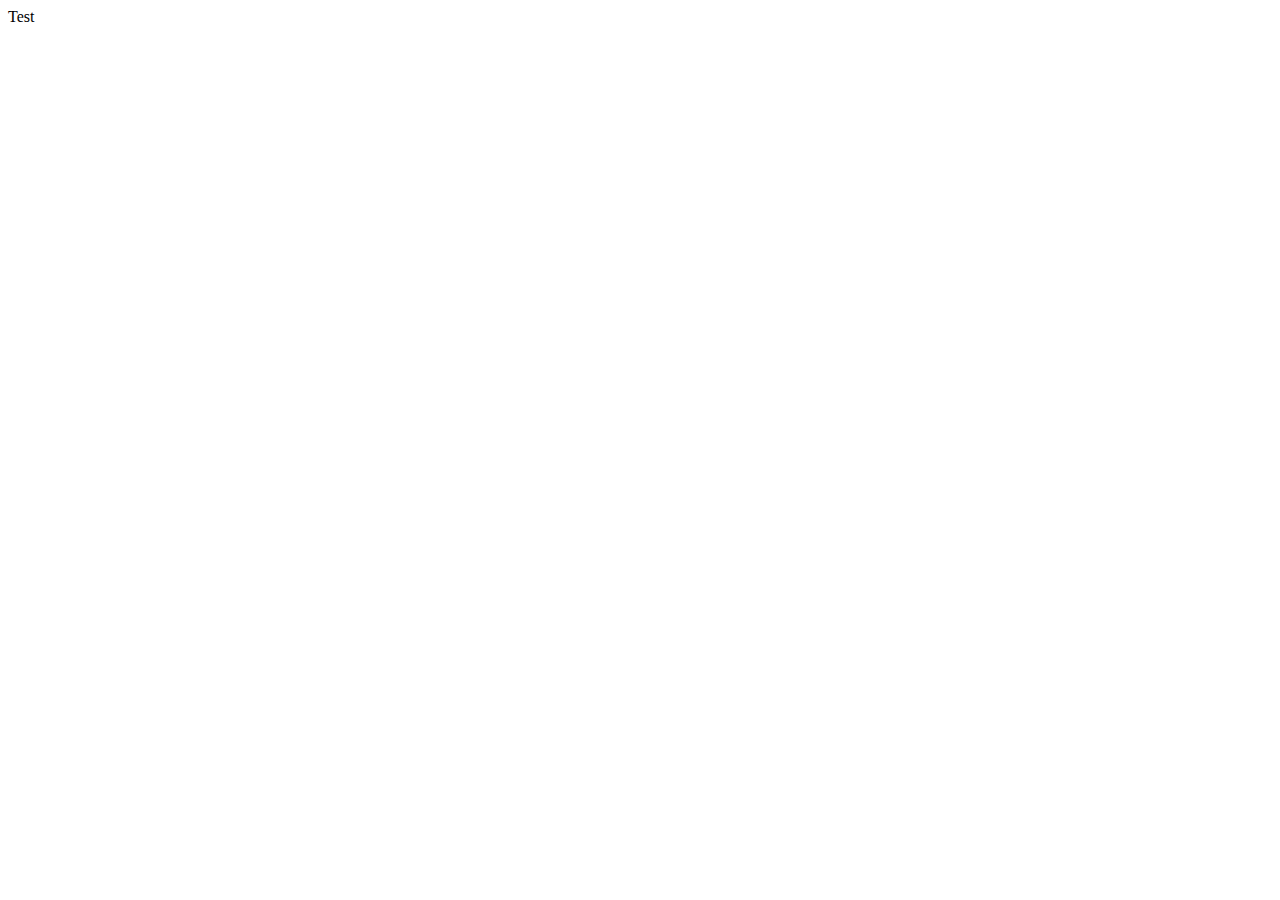
==== index.html @ 95afdf0a "Created home page" ====
<!DOCTYPE html>
<html lang="en">
<head>
    <meta charset="UTF-8">
    <meta name="viewport" content="width=device-width, initial-scale=1.0">
    <title>Document</title>
</head>
<body>
    <div>Test</div>
</body>
</html>
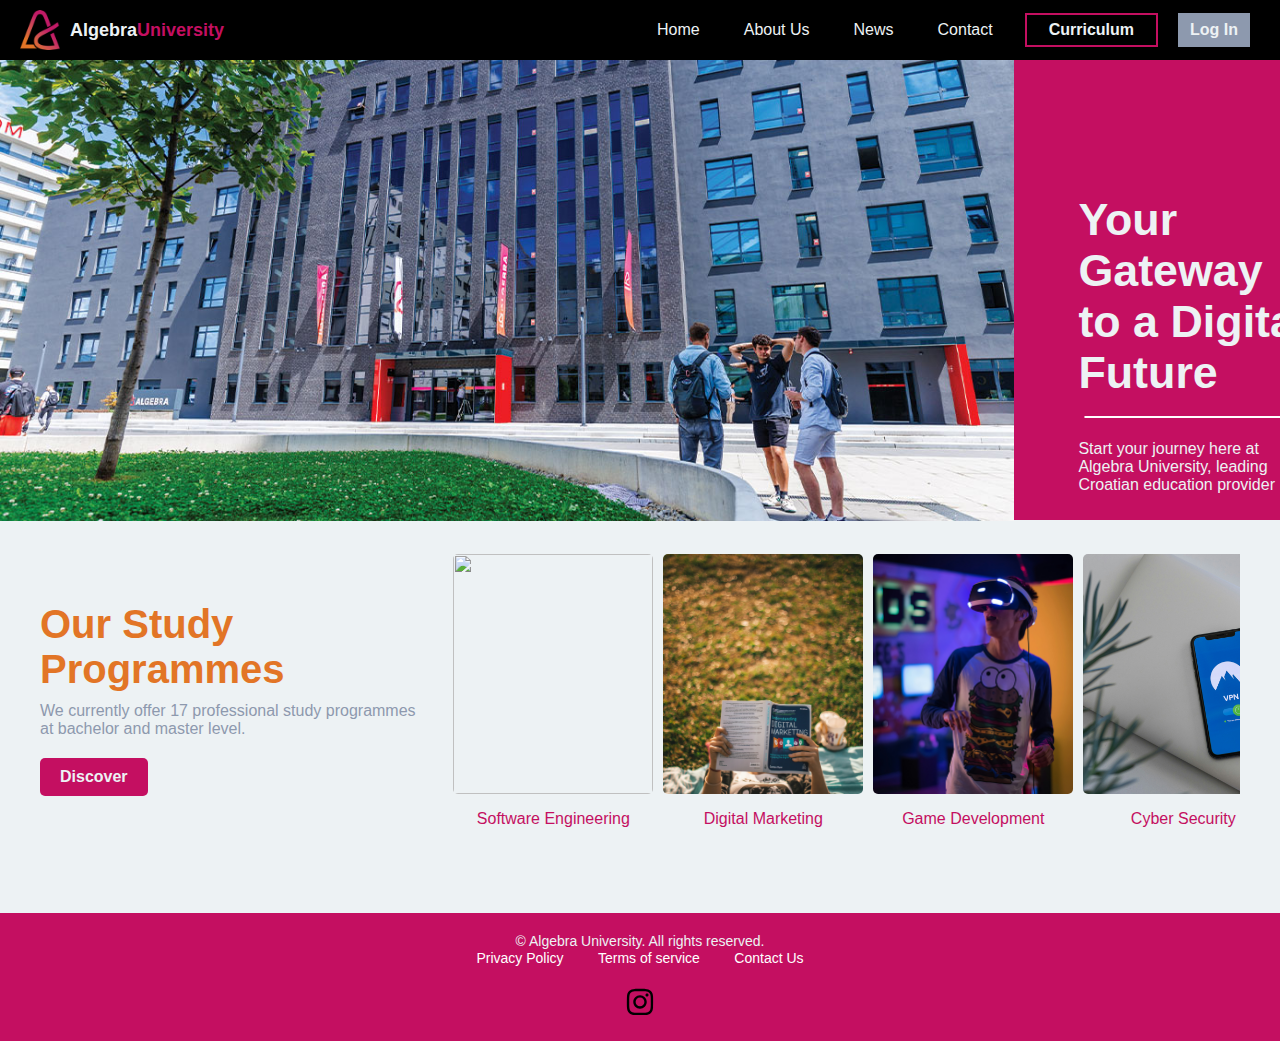
==== commit 89832cdf: "update" ====
--- a/index.html
+++ b/index.html
@@ -1,11 +1,118 @@
 <!DOCTYPE html>
 <html lang="en">
-<head>
-    <meta charset="UTF-8">
-    <meta name="viewport" content="width=device-width, initial-scale=1.0">
+  <head>
+    <meta charset="UTF-8" />
+    <meta name="viewport" content="width=device-width, initial-scale=1.0" />
     <title>Document</title>
-</head>
-<body>
-    <div>Test</div>
-</body>
-</html>+    <link rel="stylesheet" href="style/style.css" />
+    <link rel="preconnect" href="https://fonts.googleapis.com" />
+    <link rel="preconnect" href="https://fonts.gstatic.com" crossorigin />
+
+    <link
+      href="https://fonts.googleapis.com/css2?family=Montserrat:ital,wght@0,100..900;1,100..900&family=Rubik:ital,wght@0,300..900;1,300..900&display=swap"
+      rel="stylesheet"
+    />
+  </head>
+  <body>
+    <div class="container">
+      <div class="navbar">
+        <div class="navbar-logo">
+          <img src="assets/img/Algebra-logo.png" />
+          <p>Algebra</p>
+          <p id="logo-name">University</p>
+          <div>
+            <button id="menu-toggle" aria-label="Toggle menu">☰</button>
+          </div>
+        </div>
+        <ul class="navbar-info">
+          <li id="navbar-content"><a href="">Home</a></li>
+          <li id="navbar-content"><a href="">About Us</a></li>
+          <li id="navbar-content"><a href="">News</a></li>
+          <li id="navbar-content"><a href="">Contact</a></li>
+          <li id="curriculum">
+            <a href="">Curriculum</a>
+          </li>
+          <li id="login"><a href="">Log In</a></li>
+        </ul>
+      </div>
+      <div class="container-header">
+        <div class="header-img">
+          <img src="assets/img/algebra2.jpg" />
+        </div>
+        <div class="header-details">
+          <p id="details-text-1">Your Gateway to a Digital Future</p>
+          <hr />
+          <p id="details-text-2">
+            Start your journey here at Algebra University, leading Croatian
+            education provider
+          </p>
+        </div>
+      </div>
+      <div class="slider">
+        <div class="slider-content">
+          <div class="text-section">
+            <h1>Our Study Programmes</h1>
+            <p>
+              We currently offer 17 professional study programmes at bachelor
+              and master level.
+            </p>
+            <a href="#" class="slider-button">Discover</a>
+          </div>
+          <div class="courses">
+            <div class="course">
+              <img src="assets/img/softwareEngineering.jpg" />
+              <p>Software Engineering</p>
+            </div>
+            <div class="course">
+              <img src="assets/img/digitalMarketing.jpg" />
+              <p>Digital Marketing</p>
+            </div>
+            <div class="course">
+              <img src="assets/img/gameDevelopment.jpg" />
+              <p>Game Development</p>
+            </div>
+            <div class="course">
+              <img src="assets/img/cyberSecurity.jpg" />
+              <p>Cyber Security</p>
+            </div>
+            <div class="course">
+              <img src="assets/img/multimediaProduction.jpg" />
+              <p>Multimedia Production</p>
+            </div>
+            <div class="course">
+              <img src="assets/img/3DDesign.jpg" />
+              <p>3D Design</p>
+            </div>
+            <div class="course">
+              <img src="assets/img/artificialIntelligence.jpg" />
+              <p>Data Science and Artificial Intelligence</p>
+            </div>
+          </div>
+        </div>
+      </div>
+    </div>
+    <footer class="footer">
+      <div class="footer-content">
+        <p>&copy; Algebra University. All rights reserved.</p>
+        <div class="footer-links">
+          <a href="">Privacy Policy</a>
+          <a href="">Terms of service</a>
+          <a href="">Contact Us</a>
+        </div>
+        <div class="social-links">
+          <a
+            href="https://www.instagram.com/algebra_university/"
+            target="_blank"
+          >
+            <img
+              src="assets/img/instagram_logo.svg"
+              alt="Instagram Logo"
+              class="social-icon"
+            />
+          </a>
+        </div>
+      </div>
+    </footer>
+    <script src="scripts/navbar.js"></script>
+  </body>
+</html>
--- a/style/style.css
+++ b/style/style.css
@@ -0,0 +1,171 @@
+@import url("variables.css");
+@import url("navbar.css");
+@import url("footer.css");
+
+body {
+  margin: 0;
+  /* padding: 10px; */
+  font-family: "Montserrat", "Rubik", sans-serif;
+  background-color: var(--light-gray);
+}
+
+.container {
+  width: 100%;
+}
+
+.container-header {
+  display: flex;
+  flex-direction: row;
+}
+
+.header-img img {
+  background-color: var(--muted-blue);
+  width: 63.4em; /* Lățimea div-ului */
+  height: auto;
+  box-sizing: border-box;
+}
+
+.header-details {
+  display: flex;
+  flex-direction: column;
+  background-color: var(--light-pink);
+  /* flex-grow: 1;  */
+  /* text-align: center; */
+  height: 460px; /* Înălțimea div-ului */
+  box-sizing: border-box;
+  padding-left: 4em;
+  padding-right: 2em;
+}
+
+#details-text-1 {
+  display: flex;
+  margin-top: 3em;
+  margin-bottom: 12px;
+  color: var(--light-gray);
+  font-weight: 600;
+  font-size: 2.8em;
+}
+
+.header-details hr {
+  display: flex;
+  justify-content: flex-start;
+  width: 14em;
+  margin: 6px 6px;
+  border: 1px solid #ffffff;
+  border-radius: 2px;
+}
+
+#details-text-2 {
+  display: flex;
+  color: var(--light-gray);
+  font-weight: 400;
+  font-size: 16px;
+}
+
+body {
+  margin: 0;
+  font-family: Arial, sans-serif;
+  overflow-x: hidden;
+}
+
+.slider {
+  display: flex;
+  justify-content: center;
+  align-items: center;
+  padding: 20px;
+  background-color: var(--light-gray);
+}
+
+.slider-content {
+  display: grid;
+  grid-template-columns: 1fr 2fr;
+  gap: 20px;
+  max-width: 1200px;
+  width: 100%;
+}
+
+.text-section {
+  display: flex;
+  flex-direction: column;
+  justify-content: center;
+  align-items: flex-start;
+}
+
+.text-section h1 {
+  color: var(--orange);
+  font-size: 2.5rem;
+  margin: 0;
+}
+
+.text-section p {
+  color: var(--muted-blue);
+  margin: 10px 0 20px;
+}
+
+.text-section .slider-button {
+  color: var(--light-gray);
+  background-color: var(--light-pink);
+  padding: 10px 20px;
+  text-decoration: none;
+  font-weight: bold;
+  border-radius: 5px;
+}
+
+.courses {
+  min-height: 120px;
+  display: flex;
+  overflow-x: auto;
+}
+
+.courses::-webkit-scrollbar {
+  width: 0;
+}
+
+.course {
+  display: flex;
+  flex-direction: column;
+  align-items: center;
+  justify-content: center;
+  margin-right: 10px;
+  text-align: center;
+}
+
+.course p {
+  color: var(--light-pink);
+}
+
+.course img {
+  width: 200px;
+  height: 240px;
+  object-fit: cover;
+  border-radius: 5px;
+}
+
+.course-title {
+  margin-top: 10px;
+  font-size: 14px;
+  font-weight: bold;
+  color: var(--muted-blue);
+}
+
+@media screen and (max-width: 768px) {
+  .container-header {
+    display: flex;
+    flex-direction: column;
+  }
+  .header-img img {
+    width: 100%;
+    height: auto;
+  }
+  .header-details {
+    height: auto;
+  }
+
+  #details-text-1 {
+    font-size: 1.6em;
+    margin-top: 1em;
+  }
+  #details-text-2 {
+    margin-bottom: 2em;
+  }
+}
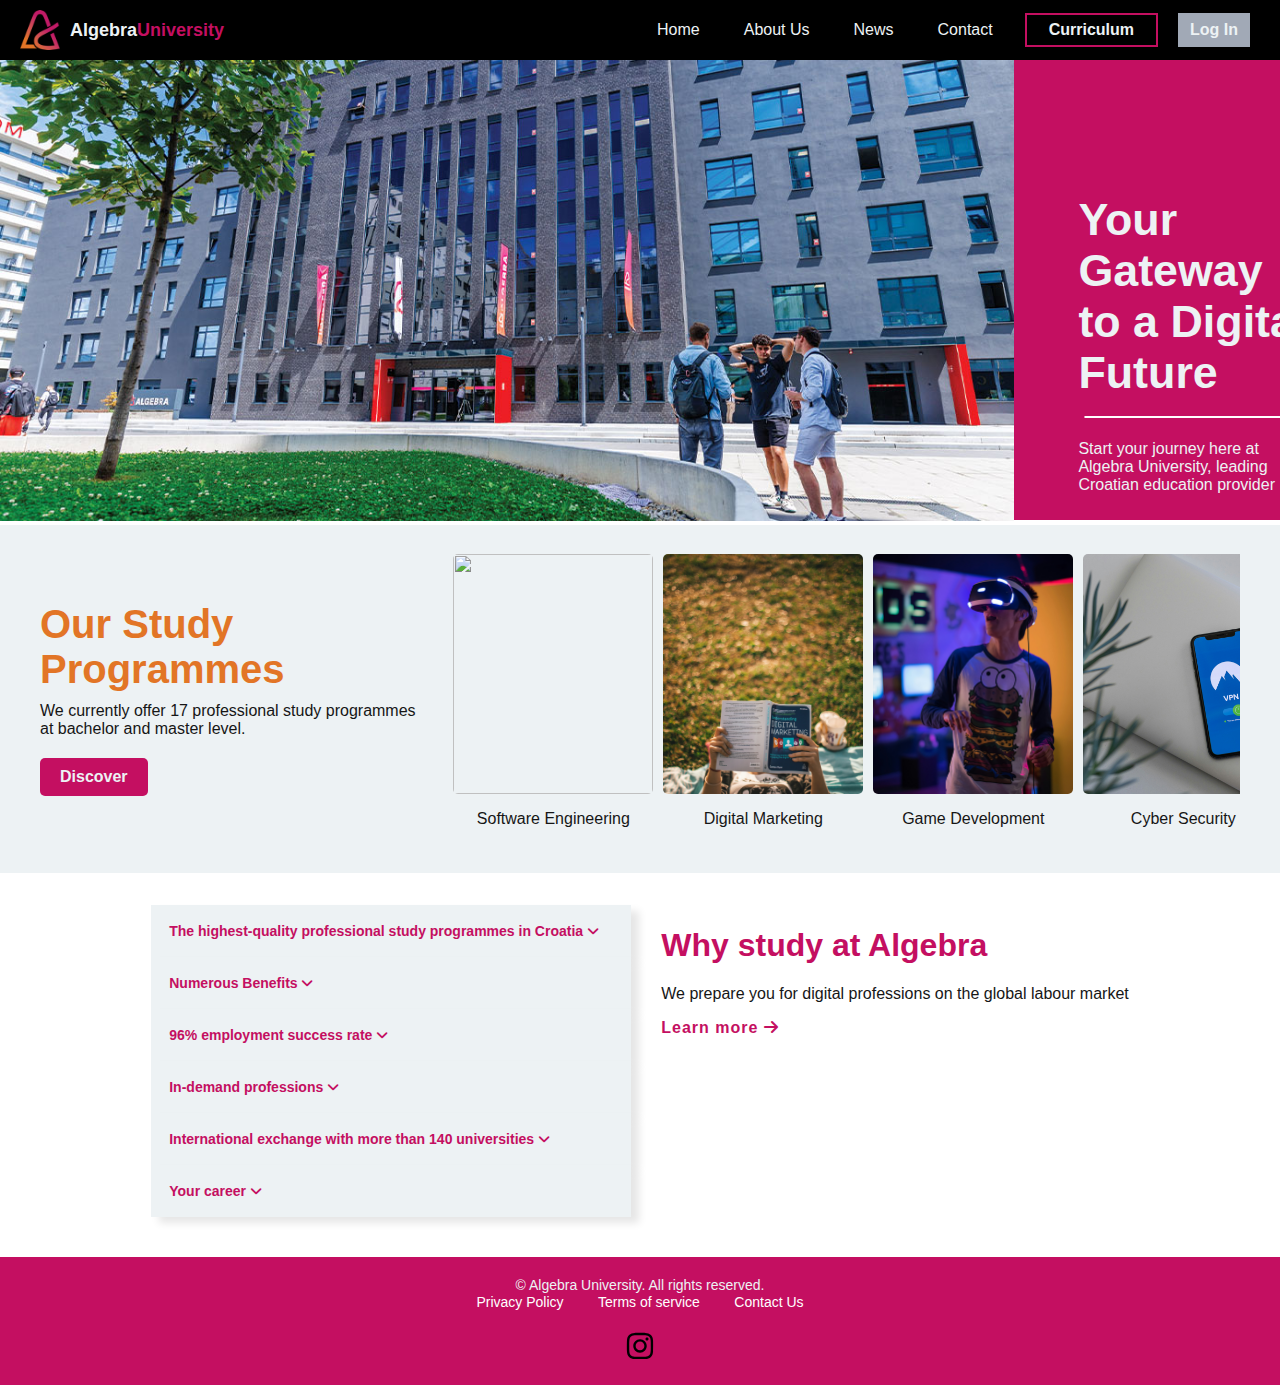
==== commit 98de571c: "Implemented collapse section" ====
--- a/index.html
+++ b/index.html
@@ -10,6 +10,10 @@
 
     <link
       href="https://fonts.googleapis.com/css2?family=Montserrat:ital,wght@0,100..900;1,100..900&family=Rubik:ital,wght@0,300..900;1,300..900&display=swap"
+      rel="stylesheet"
+    />
+    <link
+      href="https://cdnjs.cloudflare.com/ajax/libs/font-awesome/6.5.0/css/all.min.css"
       rel="stylesheet"
     />
   </head>
@@ -20,6 +24,7 @@
           <img src="assets/img/Algebra-logo.png" />
           <p>Algebra</p>
           <p id="logo-name">University</p>
+
           <div>
             <button id="menu-toggle" aria-label="Toggle menu">☰</button>
           </div>
@@ -87,6 +92,96 @@
               <img src="assets/img/artificialIntelligence.jpg" />
               <p>Data Science and Artificial Intelligence</p>
             </div>
+          </div>
+        </div>
+      </div>
+      <div class="collapse">
+        <div class="collapse-content">
+          <div class="content-section">
+            <button class="collapsible" id="collapse-text">
+              The highest-quality professional study programmes in Croatia
+              <i class="fa-solid fa-angle-down"></i>
+            </button>
+            <div class="section-collapse">
+              <p>
+                According to the results of the overall institution quality
+                system evaluation conducted by the Agency for Science and Higher
+                Education (ASHE), through the re-accreditation process we have
+                been declared the highest-quality professional study programme
+                in Croatia.
+              </p>
+            </div>
+            <button class="collapsible" id="collapse-text">
+              Numerous Benefits
+              <i class="fa-solid fa-angle-down"></i>
+            </button>
+
+            <div class="section-collapse">
+              <p>
+                During your studies, you will have the opportunity to learn and
+                obtain internationally recognised certificates, along with
+                receiving a Dreamspark Premium subscription to over 160
+                Microsoft products.
+              </p>
+            </div>
+            <button class="collapsible" id="collapse-text">
+              96% employment success rate
+              <i class="fa-solid fa-angle-down"></i>
+            </button>
+            <div class="section-collapse">
+              <p>
+                96% of our graduates get employed in their respective
+                professions 3 months after completing their studies.
+              </p>
+            </div>
+            <button class="collapsible" id="collapse-text">
+              In-demand professions
+              <i class="fa-solid fa-angle-down"></i>
+            </button>
+            <div class="section-collapse">
+              <p>
+                Data engineers, digital marketing and strategy specialists,
+                artificial intelligence and machine learning specialists,
+                programmers are just some of the professions of the future for
+                which Algebra University offers educational opportunities at
+                both bachelor and master level.
+              </p>
+            </div>
+            <button class="collapsible" id="collapse-text">
+              International exchange with more than 140 universities
+              <i class="fa-solid fa-angle-down"></i>
+            </button>
+            <div class="section-collapse">
+              <p>
+                We organise international activities for our students, lecturers
+                and employees, as well as for foreign students and experts who
+                share our values and beliefs. We support the exchange of
+                students and lecturers and encourage the implementation of
+                practical coursework abroad.
+              </p>
+            </div>
+            <button class="collapsible" id="collapse-text">
+              Your career
+              <i class="fa-solid fa-angle-down"></i>
+            </button>
+
+            <div class="section-collapse">
+              <p>
+                Our partner employers are constantly looking for talented
+                students. We are here to connect you and help jumpstart your
+                career while you’re still studying. Our Career Centre has
+                answers to all your questions.
+              </p>
+            </div>
+          </div>
+          <div class="collapse-textsection">
+            <h1 id="collapse-text">Why study at Algebra</h1>
+            <p>
+              We prepare you for digital professions on the global labour market
+            </p>
+            <a href="#" class="collapse-button" id="collapse-text"
+              >Learn more <i class="fa-solid fa-arrow-right"></i
+            ></a>
           </div>
         </div>
       </div>
@@ -113,6 +208,7 @@
         </div>
       </div>
     </footer>
+    <script src="scripts/index.js"></script>
     <script src="scripts/navbar.js"></script>
   </body>
 </html>
--- a/style/style.css
+++ b/style/style.css
@@ -6,7 +6,7 @@
   margin: 0;
   /* padding: 10px; */
   font-family: "Montserrat", "Rubik", sans-serif;
-  background-color: var(--light-gray);
+  /* background-color: var(--light-gray); */
 }
 
 .container {
@@ -19,7 +19,7 @@
 }
 
 .header-img img {
-  background-color: var(--muted-blue);
+  background-color: var(--medium-gray);
   width: 63.4em; /* Lățimea div-ului */
   height: auto;
   box-sizing: border-box;
@@ -98,7 +98,7 @@
 }
 
 .text-section p {
-  color: var(--muted-blue);
+  color: var(--black);
   margin: 10px 0 20px;
 }
 
@@ -131,7 +131,7 @@
 }
 
 .course p {
-  color: var(--light-pink);
+  color: var(--black);
 }
 
 .course img {
@@ -148,6 +148,71 @@
   color: var(--muted-blue);
 }
 
+.collapse {
+  display: flex;
+  align-items: center;
+  justify-content: center;
+}
+
+.collapse-content {
+  display: flex;
+  justify-content: center;
+  gap: 60px;
+  margin-top: 2em;
+}
+
+#collapse-text {
+  color: var(--light-pink);
+}
+
+.content-section {
+  width: 450px;
+}
+
+.collapsible {
+  background-color: var(--light-gray);
+  cursor: pointer;
+  padding: 18px;
+  width: 480px;
+  border: none;
+  outline: none;
+  text-align: left;
+  font-size: 14px;
+  font-weight: bold;
+  box-shadow: 8px 6px 8px rgba(0, 0, 0, 0.1);
+  transition: box-shadow 0.3s ease;
+}
+
+.section-collapse {
+  justify-content: center;
+  padding: 0 18px;
+  max-height: 0;
+  overflow: hidden;
+  transition: max-height 0.3s ease-out;
+  background-color: var(--light-pink);
+  box-shadow: 10px 1px 30px rgb(209, 154, 179);
+  color: var(--light-gray);
+  letter-spacing: 1px;
+  border-radius: 4px;
+}
+
+.section-collapse p {
+  font-weight: normal;
+  font-size: 14px;
+}
+
+.collapse-button {
+  color: var(--light-gray);
+  letter-spacing: 1px;
+  text-decoration: none;
+  font-weight: bold;
+  border-radius: 5px;
+}
+
+.collapse-textsection p {
+  color: var(--black);
+}
+
 @media screen and (max-width: 768px) {
   .container-header {
     display: flex;
@@ -168,4 +233,11 @@
   #details-text-2 {
     margin-bottom: 2em;
   }
-}
+
+  .slider-content {
+    display: block;
+    flex-direction: row;
+    max-width: 1200px;
+    width: 100%;
+  }
+}
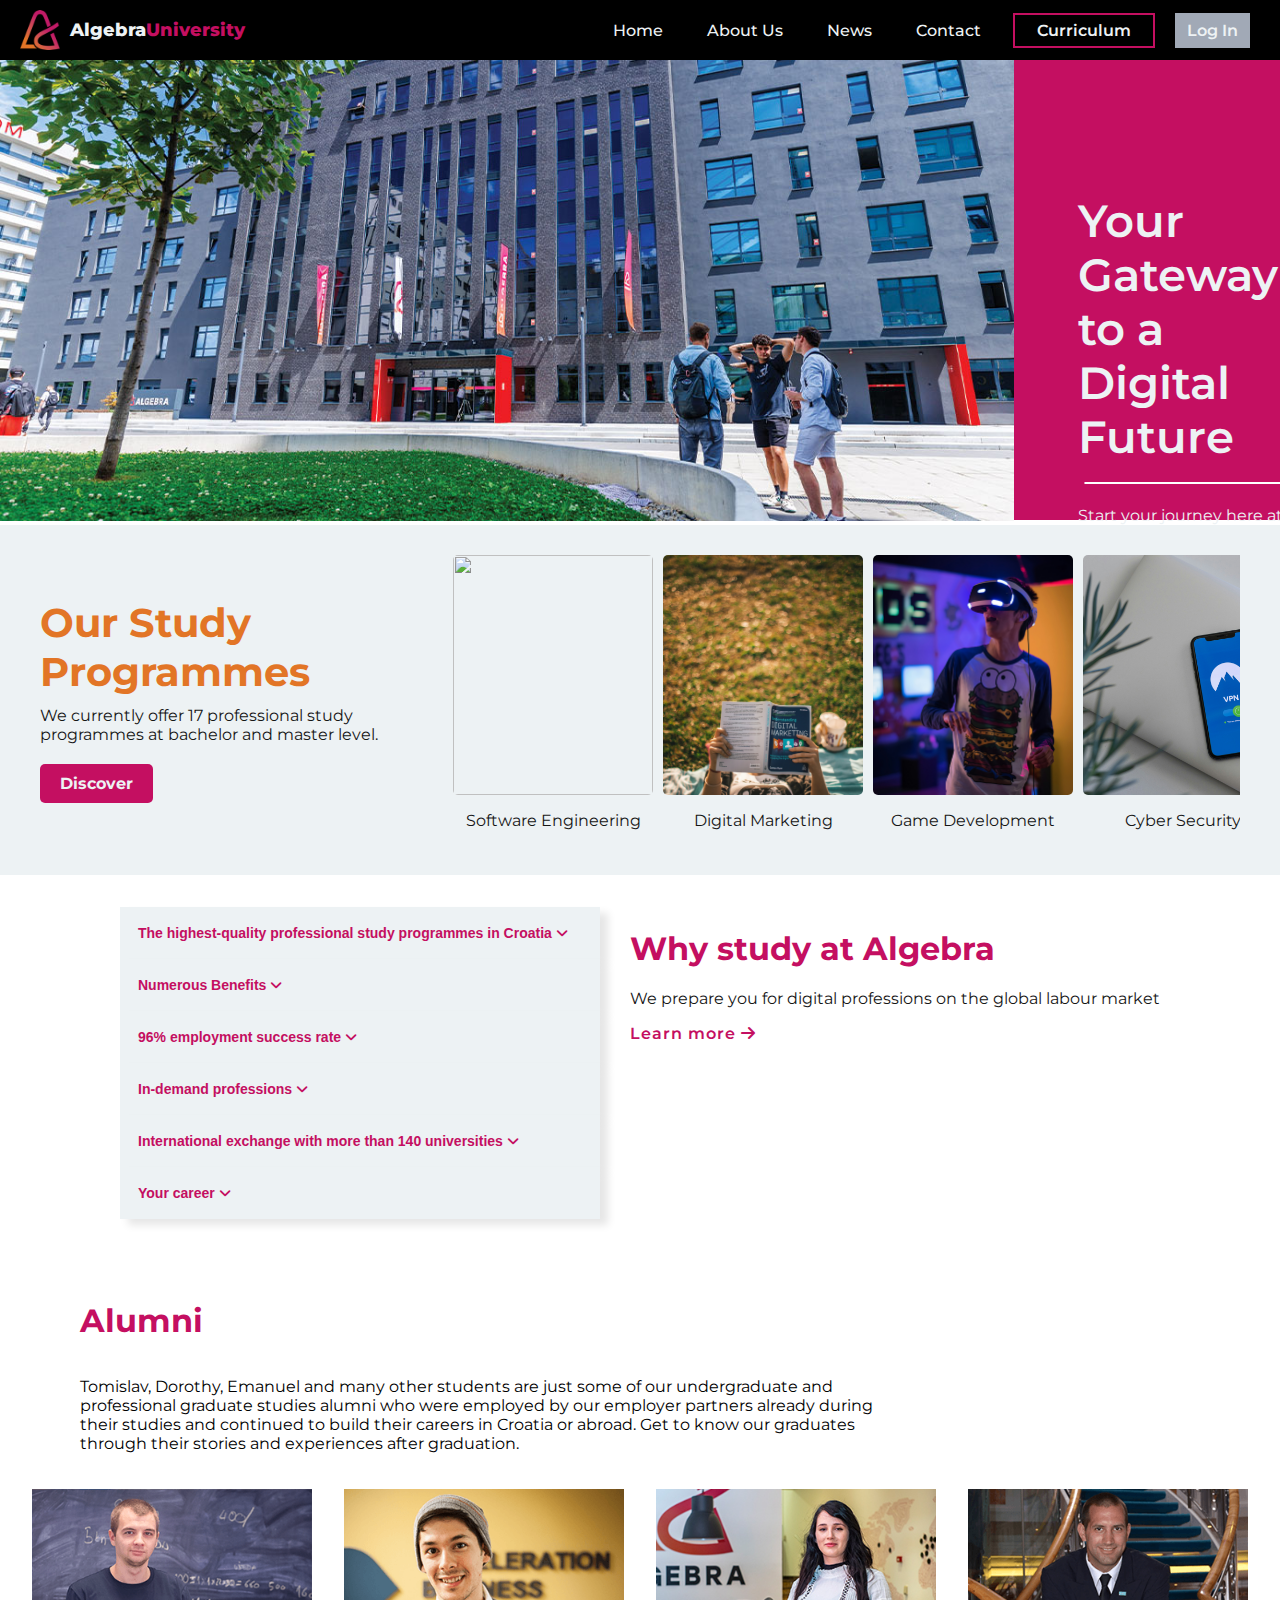
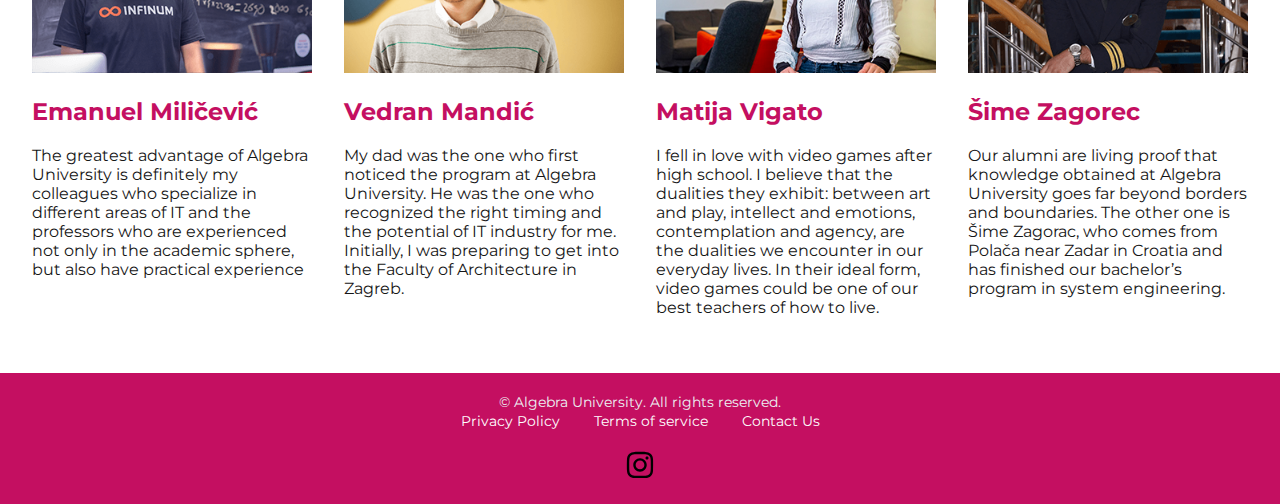
==== commit adef5b36: "Created about us page" ====
--- a/index.html
+++ b/index.html
@@ -5,18 +5,21 @@
     <meta name="viewport" content="width=device-width, initial-scale=1.0" />
     <title>Document</title>
     <link rel="stylesheet" href="style/style.css" />
+
     <link rel="preconnect" href="https://fonts.googleapis.com" />
     <link rel="preconnect" href="https://fonts.gstatic.com" crossorigin />
-
     <link
-      href="https://fonts.googleapis.com/css2?family=Montserrat:ital,wght@0,100..900;1,100..900&family=Rubik:ital,wght@0,300..900;1,300..900&display=swap"
+      href="https://fonts.googleapis.com/css2?family=Karla:ital,wght@0,200..800;1,200..800&family=Montserrat:ital,wght@0,100..900;1,100..900&family=Raleway:ital,wght@0,100..900;1,100..900&family=Rubik:ital,wght@0,300..900;1,300..900&display=swap"
       rel="stylesheet"
     />
+
+    <!-- Font Awesome link -->
     <link
       href="https://cdnjs.cloudflare.com/ajax/libs/font-awesome/6.5.0/css/all.min.css"
       rel="stylesheet"
     />
   </head>
+
   <body>
     <div class="container">
       <div class="navbar">
@@ -30,8 +33,8 @@
           </div>
         </div>
         <ul class="navbar-info">
-          <li id="navbar-content"><a href="">Home</a></li>
-          <li id="navbar-content"><a href="">About Us</a></li>
+          <li id="navbar-content"><a href="index.html">Home</a></li>
+          <li id="navbar-content"><a href="aboutUs.html">About Us</a></li>
           <li id="navbar-content"><a href="">News</a></li>
           <li id="navbar-content"><a href="">Contact</a></li>
           <li id="curriculum">
@@ -179,9 +182,65 @@
             <p>
               We prepare you for digital professions on the global labour market
             </p>
-            <a href="#" class="collapse-button" id="collapse-text"
+            <a href="aboutUs.html" class="collapse-button" id="collapse-text"
               >Learn more <i class="fa-solid fa-arrow-right"></i
             ></a>
+          </div>
+        </div>
+      </div>
+      <div class="container-alumni">
+        <div class="alumni-description">
+          <h1>Alumni</h1>
+          <p>
+            Tomislav, Dorothy, Emanuel and many other students are just some of
+            our undergraduate and professional graduate studies alumni who were
+            employed by our employer partners already during their studies and
+            continued to build their careers in Croatia or abroad. Get to know
+            our graduates through their stories and experiences after
+            graduation.
+          </p>
+        </div>
+        <div class="alumni-pers">
+          <div class="pers-card">
+            <img src="assets/img/Emanuel-Milicevic.png" />
+            <h2>Emanuel Miličević</h2>
+            <p>
+              The greatest advantage of Algebra University is definitely my
+              colleagues who specialize in different areas of IT and the
+              professors who are experienced not only in the academic sphere,
+              but also have practical experience
+            </p>
+          </div>
+          <div class="pers-card">
+            <img src="assets/img/Vedran-Mandic.png" />
+            <h2>Vedran Mandić</h2>
+            <p>
+              My dad was the one who first noticed the program at Algebra
+              University. He was the one who recognized the right timing and the
+              potential of IT industry for me. Initially, I was preparing to get
+              into the Faculty of Architecture in Zagreb.
+            </p>
+          </div>
+          <div class="pers-card">
+            <img src="assets/img/Matija-Vigato_alumni.jpg" />
+            <h2>Matija Vigato</h2>
+            <p>
+              I fell in love with video games after high school. I believe that
+              the dualities they exhibit: between art and play, intellect and
+              emotions, contemplation and agency, are the dualities we encounter
+              in our everyday lives. In their ideal form, video games could be
+              one of our best teachers of how to live.
+            </p>
+          </div>
+          <div class="pers-card">
+            <img src="assets/img/Sime-Zagorac.png" />
+            <h2>Šime Zagorec</h2>
+            <p>
+              Our alumni are living proof that knowledge obtained at Algebra
+              University goes far beyond borders and boundaries. The other one
+              is Šime Zagorac, who comes from Polača near Zadar in Croatia and
+              has finished our bachelor’s program in system engineering.
+            </p>
           </div>
         </div>
       </div>
--- a/style/style.css
+++ b/style/style.css
@@ -4,9 +4,7 @@
 
 body {
   margin: 0;
-  /* padding: 10px; */
-  font-family: "Montserrat", "Rubik", sans-serif;
-  /* background-color: var(--light-gray); */
+  font-family: "Montserrat", sans-serif !important;
 }
 
 .container {
@@ -60,12 +58,6 @@
   color: var(--light-gray);
   font-weight: 400;
   font-size: 16px;
-}
-
-body {
-  margin: 0;
-  font-family: Arial, sans-serif;
-  overflow-x: hidden;
 }
 
 .slider {
@@ -205,11 +197,54 @@
   color: var(--light-gray);
   letter-spacing: 1px;
   text-decoration: none;
+  font-weight: 600;
+  border-radius: 5px;
+}
+
+.collapse-button:hover {
+  font-size: 16.6px;
   font-weight: bold;
-  border-radius: 5px;
 }
 
 .collapse-textsection p {
+  color: var(--black);
+}
+.container-alumni {
+  margin-top: 60px;
+}
+.alumni-description {
+  display: flex;
+  flex-direction: column;
+  padding-left: 80px;
+  margin-bottom: 20px;
+  width: 800px;
+  color: var(--black);
+}
+.alumni-description h1 {
+  color: var(--light-pink);
+}
+
+.alumni-description p {
+  color: black;
+}
+.alumni-pers {
+  display: flex;
+  justify-content: space-evenly;
+}
+
+.pers-card {
+  width: 280px;
+}
+
+.pers-card img {
+  width: 280px;
+}
+
+.pers-card h2 {
+  color: var(--light-pink);
+}
+
+.pers-card p {
   color: var(--black);
 }
 
@@ -240,4 +275,27 @@
     max-width: 1200px;
     width: 100%;
   }
-}
+  .collapse-content {
+    display: block;
+  }
+  .collapse-textsection {
+    padding-left: 20px;
+  }
+  .collapsible {
+    width: 400px;
+  }
+  .content-section {
+    width: 380px;
+  }
+  .container-alumni {
+    display: block;
+  }
+
+  .alumni-description {
+    padding-left: 20px;
+    width: 400px;
+  }
+  .alumni-pers {
+    display: grid;
+  }
+}
